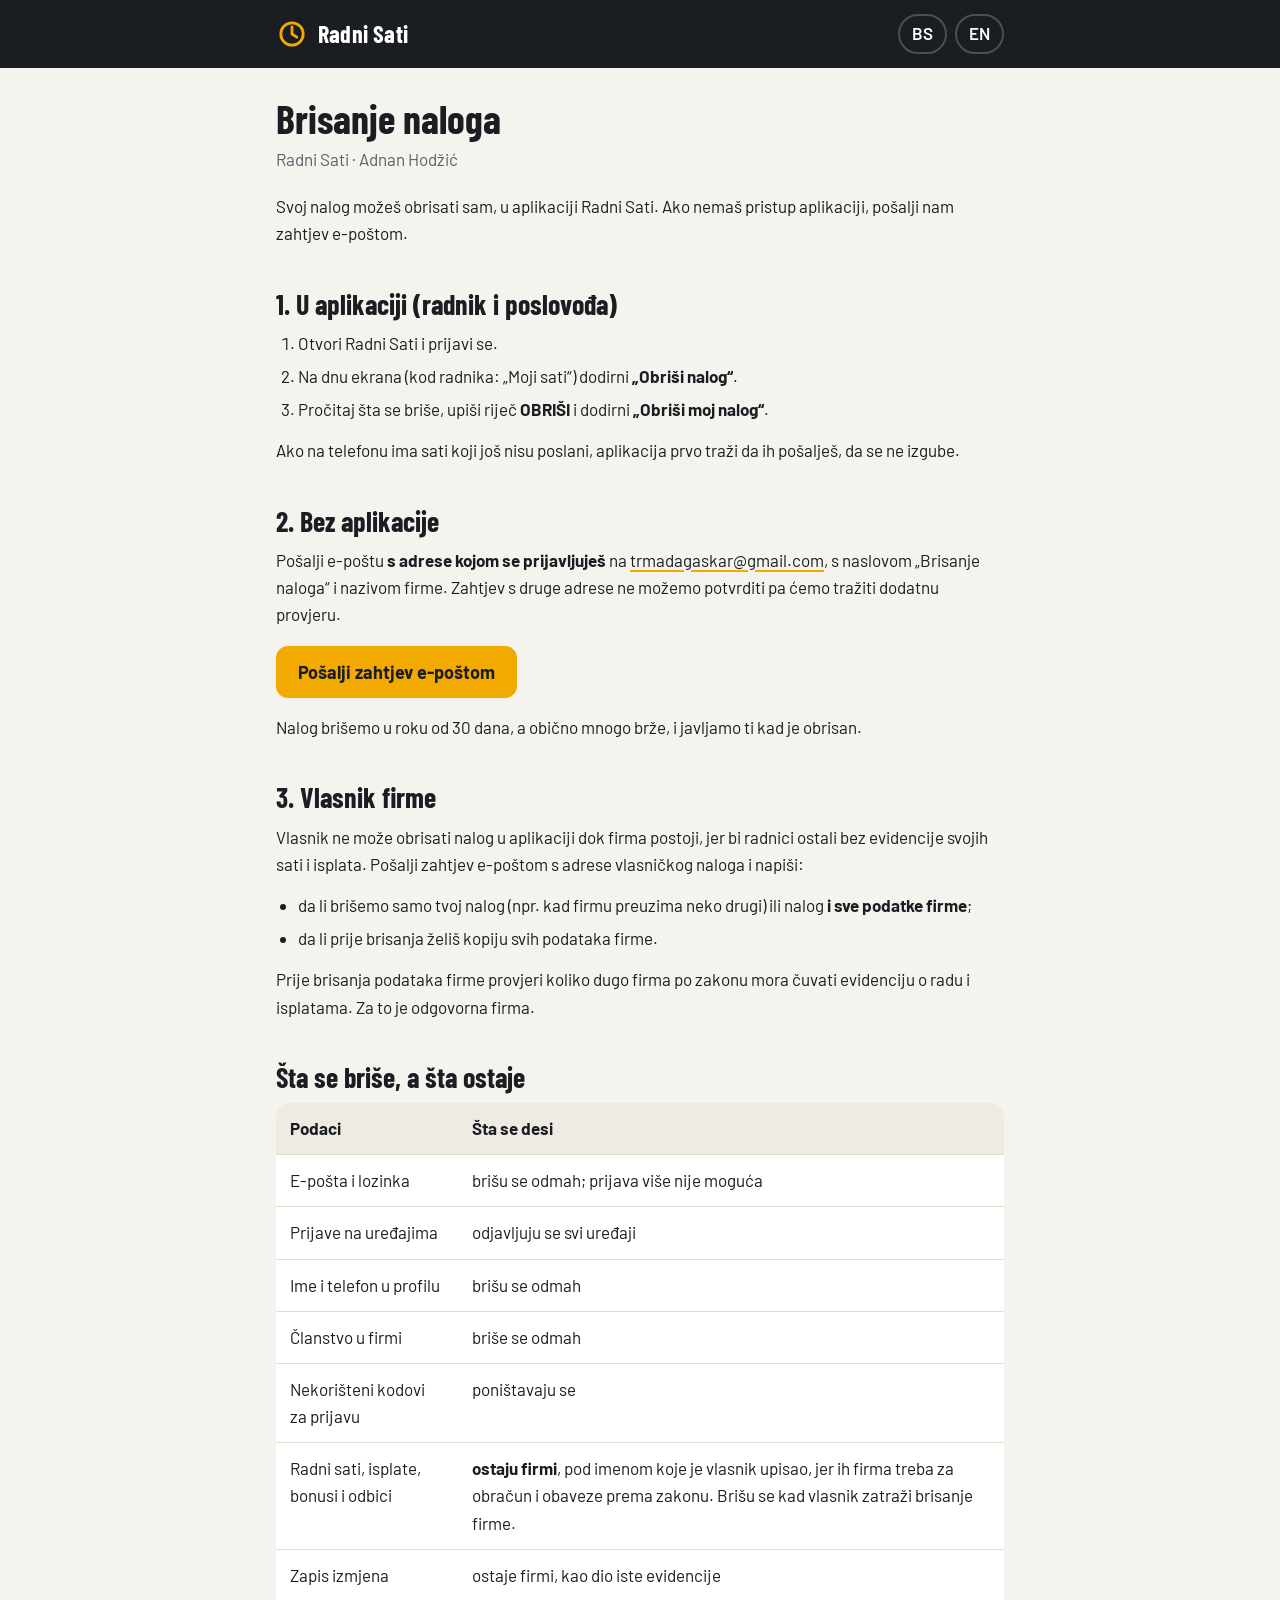
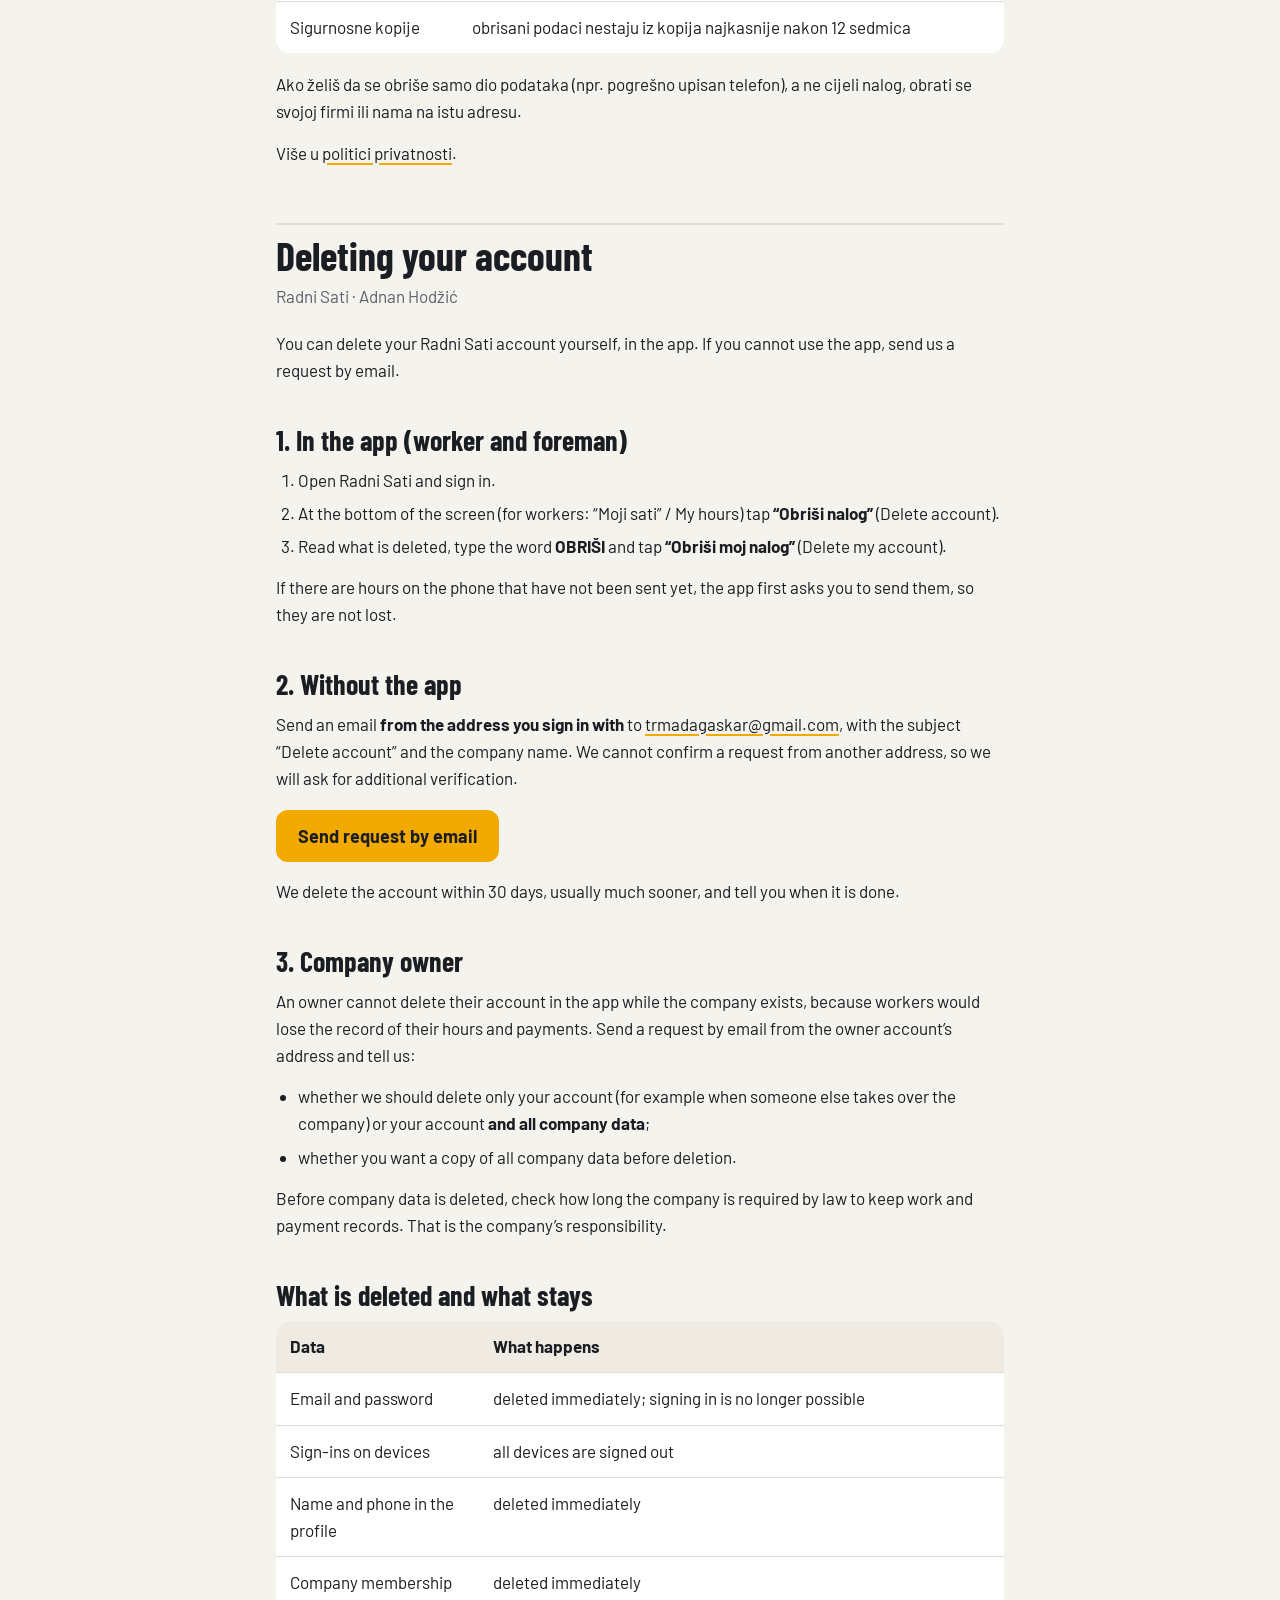
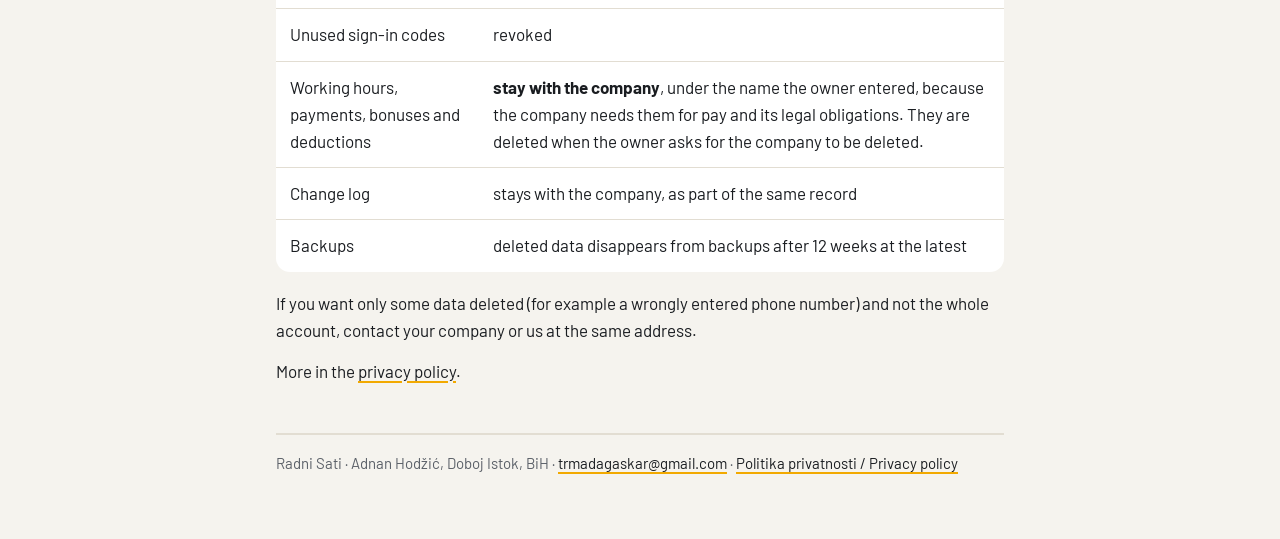
==== brisanje-naloga/index.html @ eadb5068 "Add privacy policy and account deletion pages for Google Play Static bilingual pages in site/ (local" ====
<!doctype html>
<html lang="bs">
<head>
<meta charset="utf-8">
<meta name="viewport" content="width=device-width, initial-scale=1">
<title>Brisanje naloga · Radni Sati</title>
<meta name="description" content="Kako obrisati nalog u aplikaciji Radni Sati i koji se podaci brišu, a koji ostaju firmi.">
<link rel="icon" href="/favicon.png">
<link rel="stylesheet" href="/styles.css">
</head>
<body>
<header class="top">
  <div class="wrap">
    <a class="brand" href="/">
      <svg width="32" height="32" viewBox="0 0 40 40" fill="none" aria-hidden="true"><circle cx="20" cy="20" r="14" stroke="#F2A900" stroke-width="3.5"/><path d="M20 11v9l6 4" stroke="#F2A900" stroke-width="3.5" stroke-linecap="round" stroke-linejoin="round"/></svg>
      <span class="name">Radni Sati</span>
    </a>
    <nav class="langs" aria-label="Jezik / Language"><a href="#bs" lang="bs">BS</a><a href="#en" lang="en">EN</a></nav>
  </div>
</header>

<main class="wrap">

<section id="bs" class="lang-section" lang="bs">
<h1>Brisanje naloga</h1>
<p class="meta">Radni Sati · Adnan Hodžić</p>

<p>Svoj nalog možeš obrisati sam, u aplikaciji Radni Sati. Ako nemaš pristup aplikaciji, pošalji nam zahtjev e-poštom.</p>

<h2>1. U aplikaciji (radnik i poslovođa)</h2>
<ol>
  <li>Otvori Radni Sati i prijavi se.</li>
  <li>Na dnu ekrana (kod radnika: „Moji sati“) dodirni <strong>„Obriši nalog“</strong>.</li>
  <li>Pročitaj šta se briše, upiši riječ <strong>OBRIŠI</strong> i dodirni <strong>„Obriši moj nalog“</strong>.</li>
</ol>
<p>Ako na telefonu ima sati koji još nisu poslani, aplikacija prvo traži da ih pošalješ, da se ne izgube.</p>

<h2>2. Bez aplikacije</h2>
<p>Pošalji e-poštu <strong>s adrese kojom se prijavljuješ</strong> na <a href="mailto:trmadagaskar@gmail.com">trmadagaskar@gmail.com</a>, s naslovom „Brisanje naloga“ i nazivom firme. Zahtjev s druge adrese ne možemo potvrditi pa ćemo tražiti dodatnu provjeru.</p>
<a class="button" href="mailto:trmadagaskar@gmail.com?subject=Brisanje%20naloga%20%E2%80%93%20Radni%20Sati&amp;body=Molim%20da%20obri%C5%A1ete%20moj%20nalog.%0AFirma%3A%20">Pošalji zahtjev e-poštom</a>
<p>Nalog brišemo u roku od 30 dana, a obično mnogo brže, i javljamo ti kad je obrisan.</p>

<h2>3. Vlasnik firme</h2>
<p>Vlasnik ne može obrisati nalog u aplikaciji dok firma postoji, jer bi radnici ostali bez evidencije svojih sati i isplata. Pošalji zahtjev e-poštom s adrese vlasničkog naloga i napiši:</p>
<ul>
  <li>da li brišemo samo tvoj nalog (npr. kad firmu preuzima neko drugi) ili nalog <strong>i sve podatke firme</strong>;</li>
  <li>da li prije brisanja želiš kopiju svih podataka firme.</li>
</ul>
<p>Prije brisanja podataka firme provjeri koliko dugo firma po zakonu mora čuvati evidenciju o radu i isplatama. Za to je odgovorna firma.</p>

<h2>Šta se briše, a šta ostaje</h2>
<table class="table">
  <thead><tr><th>Podaci</th><th>Šta se desi</th></tr></thead>
  <tbody>
    <tr><td>E-pošta i lozinka</td><td>brišu se odmah; prijava više nije moguća</td></tr>
    <tr><td>Prijave na uređajima</td><td>odjavljuju se svi uređaji</td></tr>
    <tr><td>Ime i telefon u profilu</td><td>brišu se odmah</td></tr>
    <tr><td>Članstvo u firmi</td><td>briše se odmah</td></tr>
    <tr><td>Nekorišteni kodovi za prijavu</td><td>poništavaju se</td></tr>
    <tr><td>Radni sati, isplate, bonusi i odbici</td><td><strong>ostaju firmi</strong>, pod imenom koje je vlasnik upisao, jer ih firma treba za obračun i obaveze prema zakonu. Brišu se kad vlasnik zatraži brisanje firme.</td></tr>
    <tr><td>Zapis izmjena</td><td>ostaje firmi, kao dio iste evidencije</td></tr>
    <tr><td>Sigurnosne kopije</td><td>obrisani podaci nestaju iz kopija najkasnije nakon 12 sedmica</td></tr>
  </tbody>
</table>
<p>Ako želiš da se obriše samo dio podataka (npr. pogrešno upisan telefon), a ne cijeli nalog, obrati se svojoj firmi ili nama na istu adresu.</p>
<p>Više u <a href="/privatnost/">politici privatnosti</a>.</p>
</section>

<section id="en" class="lang-section" lang="en">
<h1>Deleting your account</h1>
<p class="meta">Radni Sati · Adnan Hodžić</p>

<p>You can delete your Radni Sati account yourself, in the app. If you cannot use the app, send us a request by email.</p>

<h2>1. In the app (worker and foreman)</h2>
<ol>
  <li>Open Radni Sati and sign in.</li>
  <li>At the bottom of the screen (for workers: “Moji sati” / My hours) tap <strong>“Obriši nalog”</strong> (Delete account).</li>
  <li>Read what is deleted, type the word <strong>OBRIŠI</strong> and tap <strong>“Obriši moj nalog”</strong> (Delete my account).</li>
</ol>
<p>If there are hours on the phone that have not been sent yet, the app first asks you to send them, so they are not lost.</p>

<h2>2. Without the app</h2>
<p>Send an email <strong>from the address you sign in with</strong> to <a href="mailto:trmadagaskar@gmail.com">trmadagaskar@gmail.com</a>, with the subject “Delete account” and the company name. We cannot confirm a request from another address, so we will ask for additional verification.</p>
<a class="button" href="mailto:trmadagaskar@gmail.com?subject=Delete%20account%20%E2%80%93%20Radni%20Sati&amp;body=Please%20delete%20my%20account.%0ACompany%3A%20">Send request by email</a>
<p>We delete the account within 30 days, usually much sooner, and tell you when it is done.</p>

<h2>3. Company owner</h2>
<p>An owner cannot delete their account in the app while the company exists, because workers would lose the record of their hours and payments. Send a request by email from the owner account’s address and tell us:</p>
<ul>
  <li>whether we should delete only your account (for example when someone else takes over the company) or your account <strong>and all company data</strong>;</li>
  <li>whether you want a copy of all company data before deletion.</li>
</ul>
<p>Before company data is deleted, check how long the company is required by law to keep work and payment records. That is the company’s responsibility.</p>

<h2>What is deleted and what stays</h2>
<table class="table">
  <thead><tr><th>Data</th><th>What happens</th></tr></thead>
  <tbody>
    <tr><td>Email and password</td><td>deleted immediately; signing in is no longer possible</td></tr>
    <tr><td>Sign-ins on devices</td><td>all devices are signed out</td></tr>
    <tr><td>Name and phone in the profile</td><td>deleted immediately</td></tr>
    <tr><td>Company membership</td><td>deleted immediately</td></tr>
    <tr><td>Unused sign-in codes</td><td>revoked</td></tr>
    <tr><td>Working hours, payments, bonuses and deductions</td><td><strong>stay with the company</strong>, under the name the owner entered, because the company needs them for pay and its legal obligations. They are deleted when the owner asks for the company to be deleted.</td></tr>
    <tr><td>Change log</td><td>stays with the company, as part of the same record</td></tr>
    <tr><td>Backups</td><td>deleted data disappears from backups after 12 weeks at the latest</td></tr>
  </tbody>
</table>
<p>If you want only some data deleted (for example a wrongly entered phone number) and not the whole account, contact your company or us at the same address.</p>
<p>More in the <a href="/privatnost/#en">privacy policy</a>.</p>
</section>

<footer>Radni Sati · Adnan Hodžić, Doboj Istok, BiH · <a href="mailto:trmadagaskar@gmail.com">trmadagaskar@gmail.com</a> · <a href="/privatnost/">Politika privatnosti / Privacy policy</a></footer>
</main>
</body>
</html>
---- styles.css ----
/* Public pages for Google Play: privacy policy and account deletion. Same look as the app. */
@font-face { font-family: Barlow; font-weight: 400; font-display: swap; src: url(/fonts/Barlow_400Regular.ttf) format('truetype'); }
@font-face { font-family: Barlow; font-weight: 600; font-display: swap; src: url(/fonts/Barlow_600SemiBold.ttf) format('truetype'); }
@font-face { font-family: Barlow; font-weight: 700; font-display: swap; src: url(/fonts/Barlow_700Bold.ttf) format('truetype'); }
@font-face { font-family: 'Barlow Condensed'; font-weight: 700; font-display: swap; src: url(/fonts/BarlowCondensed_700Bold.ttf) format('truetype'); }

:root {
  --bg: #f5f3ee;
  --surface: #ffffff;
  --text: #1a1d21;
  --muted: #5b6068;
  --border: #e2ddd2;
  --accent: #f2a900;
  --accent-soft: #fdf3d9;
  --dark: #1a1d21;
  --danger: #b42318;
}

* { box-sizing: border-box; }
html { -webkit-text-size-adjust: 100%; }
body {
  margin: 0;
  background: var(--bg);
  color: var(--text);
  font: 400 17px/1.6 Barlow, system-ui, -apple-system, 'Segoe UI', Roboto, sans-serif;
}

.top { background: var(--dark); color: #fff; }
.top .wrap { display: flex; align-items: center; gap: 12px; padding-top: 14px; padding-bottom: 14px; }
.top a.brand { display: flex; align-items: center; gap: 10px; color: #fff; text-decoration: none; }
.top .name { font: 700 24px/1 'Barlow Condensed', Barlow, sans-serif; letter-spacing: 0.2px; }
.top .langs { margin-left: auto; display: flex; gap: 8px; }
.top .langs a {
  display: inline-flex; align-items: center; justify-content: center;
  min-width: 48px; min-height: 40px; padding: 0 12px;
  border: 2px solid #4a4f57; border-radius: 20px;
  color: #fff; font-weight: 600; text-decoration: none;
}
.top .langs a:hover, .top .langs a:focus-visible { border-color: var(--accent); }

.wrap { max-width: 760px; margin: 0 auto; padding-left: 16px; padding-right: 16px; }
main.wrap { padding-top: 28px; padding-bottom: 64px; }

h1 { font: 700 40px/1.1 'Barlow Condensed', Barlow, sans-serif; margin: 0 0 6px; }
h2 { font: 700 28px/1.15 'Barlow Condensed', Barlow, sans-serif; margin: 40px 0 10px; }
h3 { font-size: 19px; font-weight: 700; margin: 26px 0 6px; }
p, ul, ol { margin: 0 0 14px; }
ul, ol { padding-left: 22px; }
li { margin-bottom: 6px; }
a { color: var(--text); text-decoration-thickness: 2px; text-decoration-color: var(--accent); text-underline-offset: 3px; }
strong { font-weight: 700; }
.meta { color: var(--muted); margin-bottom: 20px; }

.card { background: var(--surface); border: 2px solid var(--border); border-radius: 14px; padding: 18px 18px 6px; margin: 0 0 18px; }
.card.note { background: var(--accent-soft); border-color: var(--accent); }
.card h3 { margin-top: 0; }

.lang-section + .lang-section { margin-top: 56px; padding-top: 8px; border-top: 2px solid var(--border); }

.table { width: 100%; border-collapse: collapse; margin: 0 0 18px; background: var(--surface); border-radius: 14px; overflow: hidden; }
.table th, .table td { text-align: left; vertical-align: top; padding: 12px 14px; border-bottom: 1px solid var(--border); }
.table th { font-weight: 700; background: #efebe2; }
.table tr:last-child td { border-bottom: 0; }

.button {
  display: inline-flex; align-items: center; justify-content: center;
  min-height: 52px; padding: 0 22px; margin: 4px 0 16px;
  background: var(--accent); color: var(--dark);
  border-radius: 12px; font-weight: 700; font-size: 18px; text-decoration: none;
}
.button:hover, .button:focus-visible { background: #ffbb1a; }

.links { display: grid; gap: 12px; margin: 24px 0; }
.links a {
  display: block; padding: 18px; background: var(--surface);
  border: 2px solid var(--border); border-radius: 14px; text-decoration: none;
}
.links a:hover, .links a:focus-visible { border-color: var(--dark); }
.links strong { display: block; font-size: 20px; }
.links span { color: var(--muted); }

footer { color: var(--muted); font-size: 15px; border-top: 2px solid var(--border); margin-top: 48px; padding-top: 16px; }

:focus-visible { outline: 3px solid var(--accent); outline-offset: 2px; }

@media (max-width: 520px) {
  body { font-size: 16px; }
  h1 { font-size: 34px; }
  h2 { font-size: 25px; }
  /* tables become stacked cards on a phone */
  .table thead { display: none; }
  .table, .table tbody, .table tr, .table td { display: block; width: 100%; }
  .table tr { border-bottom: 1px solid var(--border); padding: 6px 0; }
  .table td { border: 0; padding: 4px 14px; }
  .table td:first-child { font-weight: 700; padding-top: 10px; }
  .table td[data-label] { color: var(--muted); }
  .table td[data-label]::before { content: attr(data-label); font-weight: 600; }
}
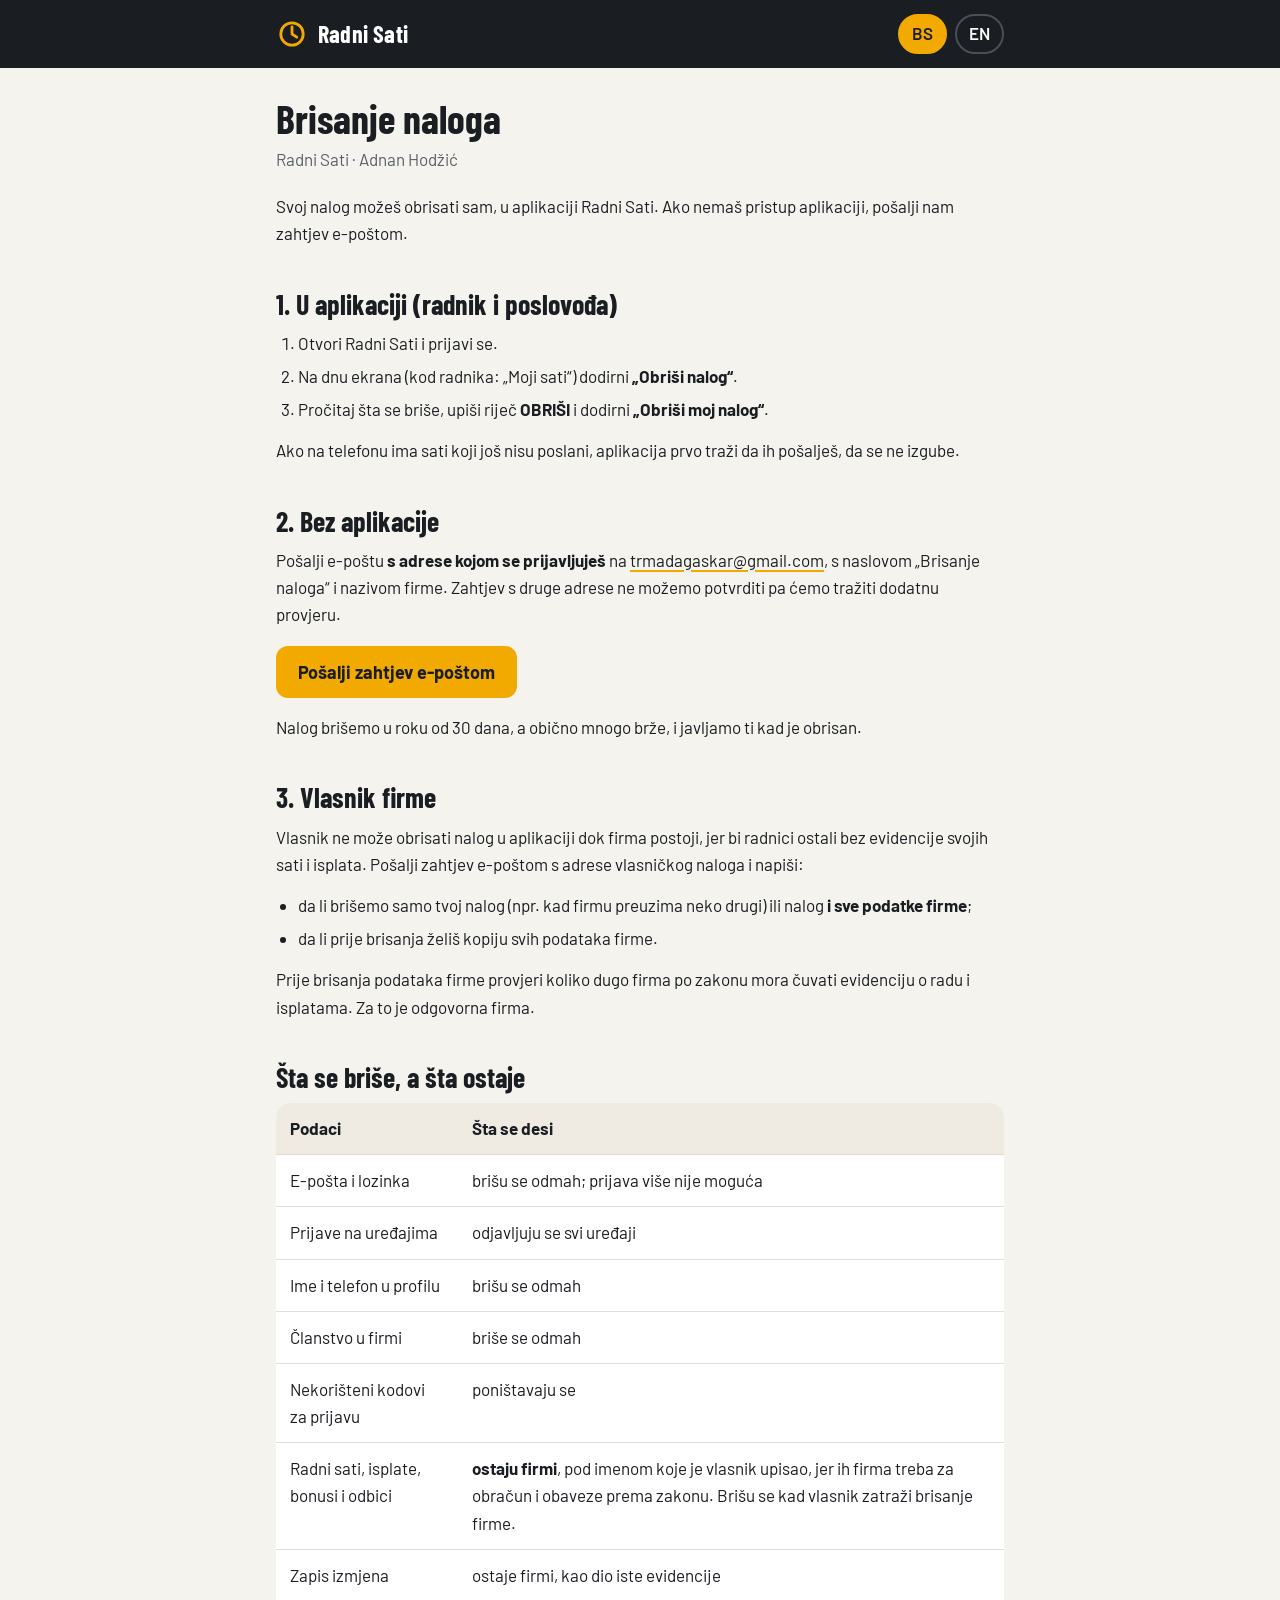
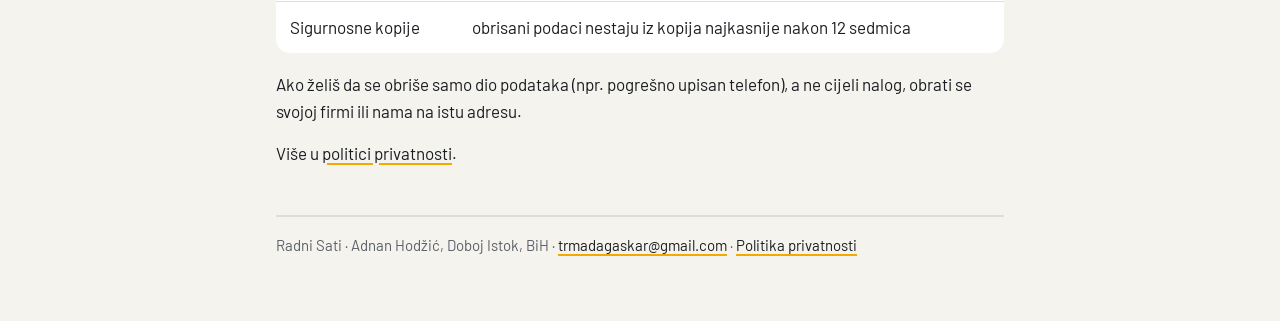
==== commit f8bca746: "Make Bosnian the main privacy and deletion pages, English under /en Co-Authored-By: Claude Opus 5.5 " ====
--- a/brisanje-naloga/index.html
+++ b/brisanje-naloga/index.html
@@ -15,13 +15,13 @@
       <svg width="32" height="32" viewBox="0 0 40 40" fill="none" aria-hidden="true"><circle cx="20" cy="20" r="14" stroke="#F2A900" stroke-width="3.5"/><path d="M20 11v9l6 4" stroke="#F2A900" stroke-width="3.5" stroke-linecap="round" stroke-linejoin="round"/></svg>
       <span class="name">Radni Sati</span>
     </a>
-    <nav class="langs" aria-label="Jezik / Language"><a href="#bs" lang="bs">BS</a><a href="#en" lang="en">EN</a></nav>
+    <nav class="langs" aria-label="Jezik"><a href="/brisanje-naloga/" aria-current="page">BS</a><a href="/en/delete-account/" lang="en" hreflang="en">EN</a></nav>
   </div>
 </header>
 
 <main class="wrap">
 
-<section id="bs" class="lang-section" lang="bs">
+<section lang="bs">
 <h1>Brisanje naloga</h1>
 <p class="meta">Radni Sati · Adnan Hodžić</p>
 
@@ -66,52 +66,7 @@
 <p>Više u <a href="/privatnost/">politici privatnosti</a>.</p>
 </section>
 
-<section id="en" class="lang-section" lang="en">
-<h1>Deleting your account</h1>
-<p class="meta">Radni Sati · Adnan Hodžić</p>
-
-<p>You can delete your Radni Sati account yourself, in the app. If you cannot use the app, send us a request by email.</p>
-
-<h2>1. In the app (worker and foreman)</h2>
-<ol>
-  <li>Open Radni Sati and sign in.</li>
-  <li>At the bottom of the screen (for workers: “Moji sati” / My hours) tap <strong>“Obriši nalog”</strong> (Delete account).</li>
-  <li>Read what is deleted, type the word <strong>OBRIŠI</strong> and tap <strong>“Obriši moj nalog”</strong> (Delete my account).</li>
-</ol>
-<p>If there are hours on the phone that have not been sent yet, the app first asks you to send them, so they are not lost.</p>
-
-<h2>2. Without the app</h2>
-<p>Send an email <strong>from the address you sign in with</strong> to <a href="mailto:trmadagaskar@gmail.com">trmadagaskar@gmail.com</a>, with the subject “Delete account” and the company name. We cannot confirm a request from another address, so we will ask for additional verification.</p>
-<a class="button" href="mailto:trmadagaskar@gmail.com?subject=Delete%20account%20%E2%80%93%20Radni%20Sati&amp;body=Please%20delete%20my%20account.%0ACompany%3A%20">Send request by email</a>
-<p>We delete the account within 30 days, usually much sooner, and tell you when it is done.</p>
-
-<h2>3. Company owner</h2>
-<p>An owner cannot delete their account in the app while the company exists, because workers would lose the record of their hours and payments. Send a request by email from the owner account’s address and tell us:</p>
-<ul>
-  <li>whether we should delete only your account (for example when someone else takes over the company) or your account <strong>and all company data</strong>;</li>
-  <li>whether you want a copy of all company data before deletion.</li>
-</ul>
-<p>Before company data is deleted, check how long the company is required by law to keep work and payment records. That is the company’s responsibility.</p>
-
-<h2>What is deleted and what stays</h2>
-<table class="table">
-  <thead><tr><th>Data</th><th>What happens</th></tr></thead>
-  <tbody>
-    <tr><td>Email and password</td><td>deleted immediately; signing in is no longer possible</td></tr>
-    <tr><td>Sign-ins on devices</td><td>all devices are signed out</td></tr>
-    <tr><td>Name and phone in the profile</td><td>deleted immediately</td></tr>
-    <tr><td>Company membership</td><td>deleted immediately</td></tr>
-    <tr><td>Unused sign-in codes</td><td>revoked</td></tr>
-    <tr><td>Working hours, payments, bonuses and deductions</td><td><strong>stay with the company</strong>, under the name the owner entered, because the company needs them for pay and its legal obligations. They are deleted when the owner asks for the company to be deleted.</td></tr>
-    <tr><td>Change log</td><td>stays with the company, as part of the same record</td></tr>
-    <tr><td>Backups</td><td>deleted data disappears from backups after 12 weeks at the latest</td></tr>
-  </tbody>
-</table>
-<p>If you want only some data deleted (for example a wrongly entered phone number) and not the whole account, contact your company or us at the same address.</p>
-<p>More in the <a href="/privatnost/#en">privacy policy</a>.</p>
-</section>
-
-<footer>Radni Sati · Adnan Hodžić, Doboj Istok, BiH · <a href="mailto:trmadagaskar@gmail.com">trmadagaskar@gmail.com</a> · <a href="/privatnost/">Politika privatnosti / Privacy policy</a></footer>
+<footer>Radni Sati · Adnan Hodžić, Doboj Istok, BiH · <a href="mailto:trmadagaskar@gmail.com">trmadagaskar@gmail.com</a> · <a href="/privatnost/">Politika privatnosti</a></footer>
 </main>
 </body>
 </html>
--- a/styles.css
+++ b/styles.css
@@ -37,6 +37,7 @@
   color: #fff; font-weight: 600; text-decoration: none;
 }
 .top .langs a:hover, .top .langs a:focus-visible { border-color: var(--accent); }
+.top .langs a[aria-current="page"] { background: var(--accent); border-color: var(--accent); color: var(--dark); }
 
 .wrap { max-width: 760px; margin: 0 auto; padding-left: 16px; padding-right: 16px; }
 main.wrap { padding-top: 28px; padding-bottom: 64px; }
@@ -55,7 +56,6 @@
 .card.note { background: var(--accent-soft); border-color: var(--accent); }
 .card h3 { margin-top: 0; }
 
-.lang-section + .lang-section { margin-top: 56px; padding-top: 8px; border-top: 2px solid var(--border); }
 
 .table { width: 100%; border-collapse: collapse; margin: 0 0 18px; background: var(--surface); border-radius: 14px; overflow: hidden; }
 .table th, .table td { text-align: left; vertical-align: top; padding: 12px 14px; border-bottom: 1px solid var(--border); }
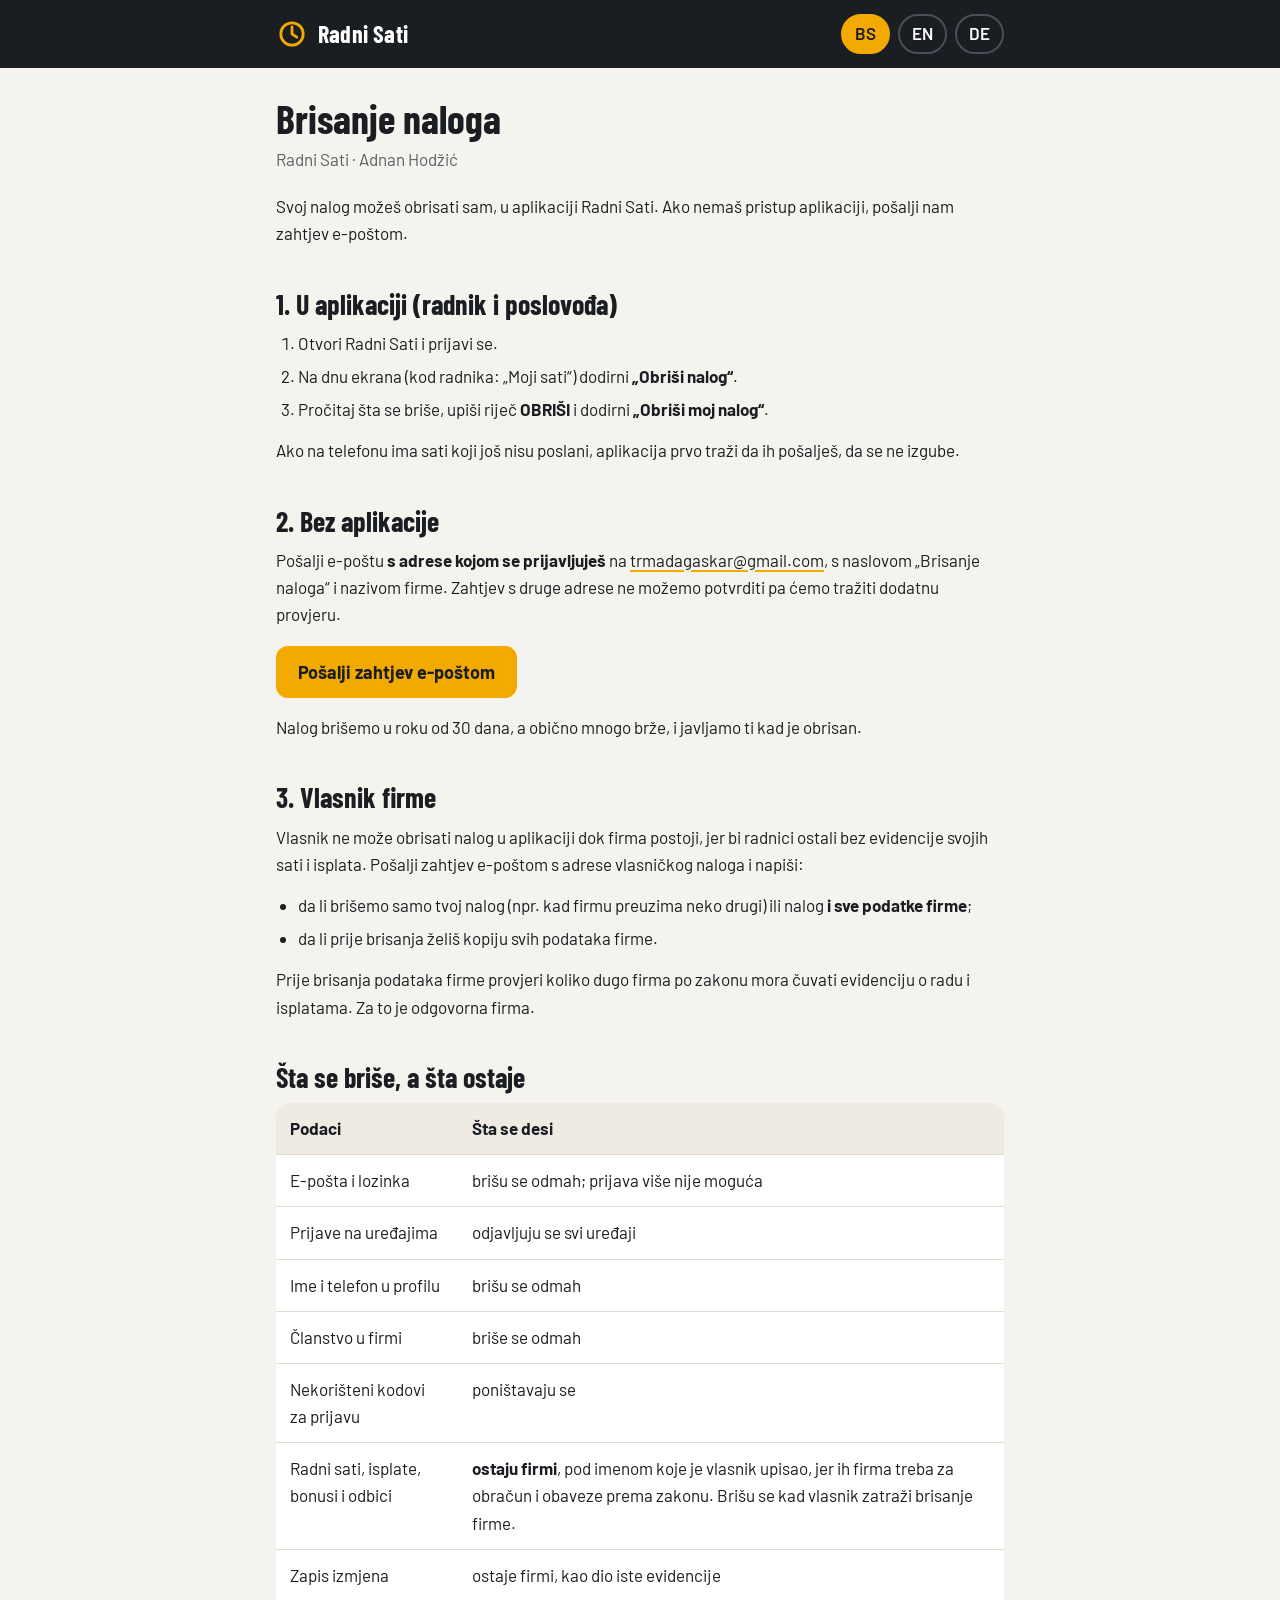
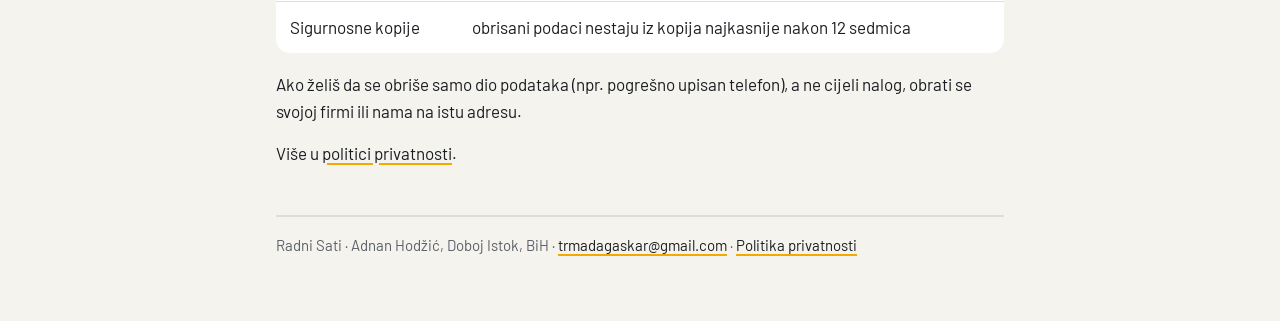
==== commit 36b39e1b: "Add German privacy and account deletion pages Every page has a BS / EN / DE switch; Bosnian stays th" ====
--- a/brisanje-naloga/index.html
+++ b/brisanje-naloga/index.html
@@ -15,7 +15,7 @@
       <svg width="32" height="32" viewBox="0 0 40 40" fill="none" aria-hidden="true"><circle cx="20" cy="20" r="14" stroke="#F2A900" stroke-width="3.5"/><path d="M20 11v9l6 4" stroke="#F2A900" stroke-width="3.5" stroke-linecap="round" stroke-linejoin="round"/></svg>
       <span class="name">Radni Sati</span>
     </a>
-    <nav class="langs" aria-label="Jezik"><a href="/brisanje-naloga/" aria-current="page">BS</a><a href="/en/delete-account/" lang="en" hreflang="en">EN</a></nav>
+    <nav class="langs" aria-label="Jezik"><a href="/brisanje-naloga/" aria-current="page">BS</a><a href="/en/delete-account/" lang="en" hreflang="en">EN</a><a href="/de/konto-loeschen/" lang="de" hreflang="de">DE</a></nav>
   </div>
 </header>
 
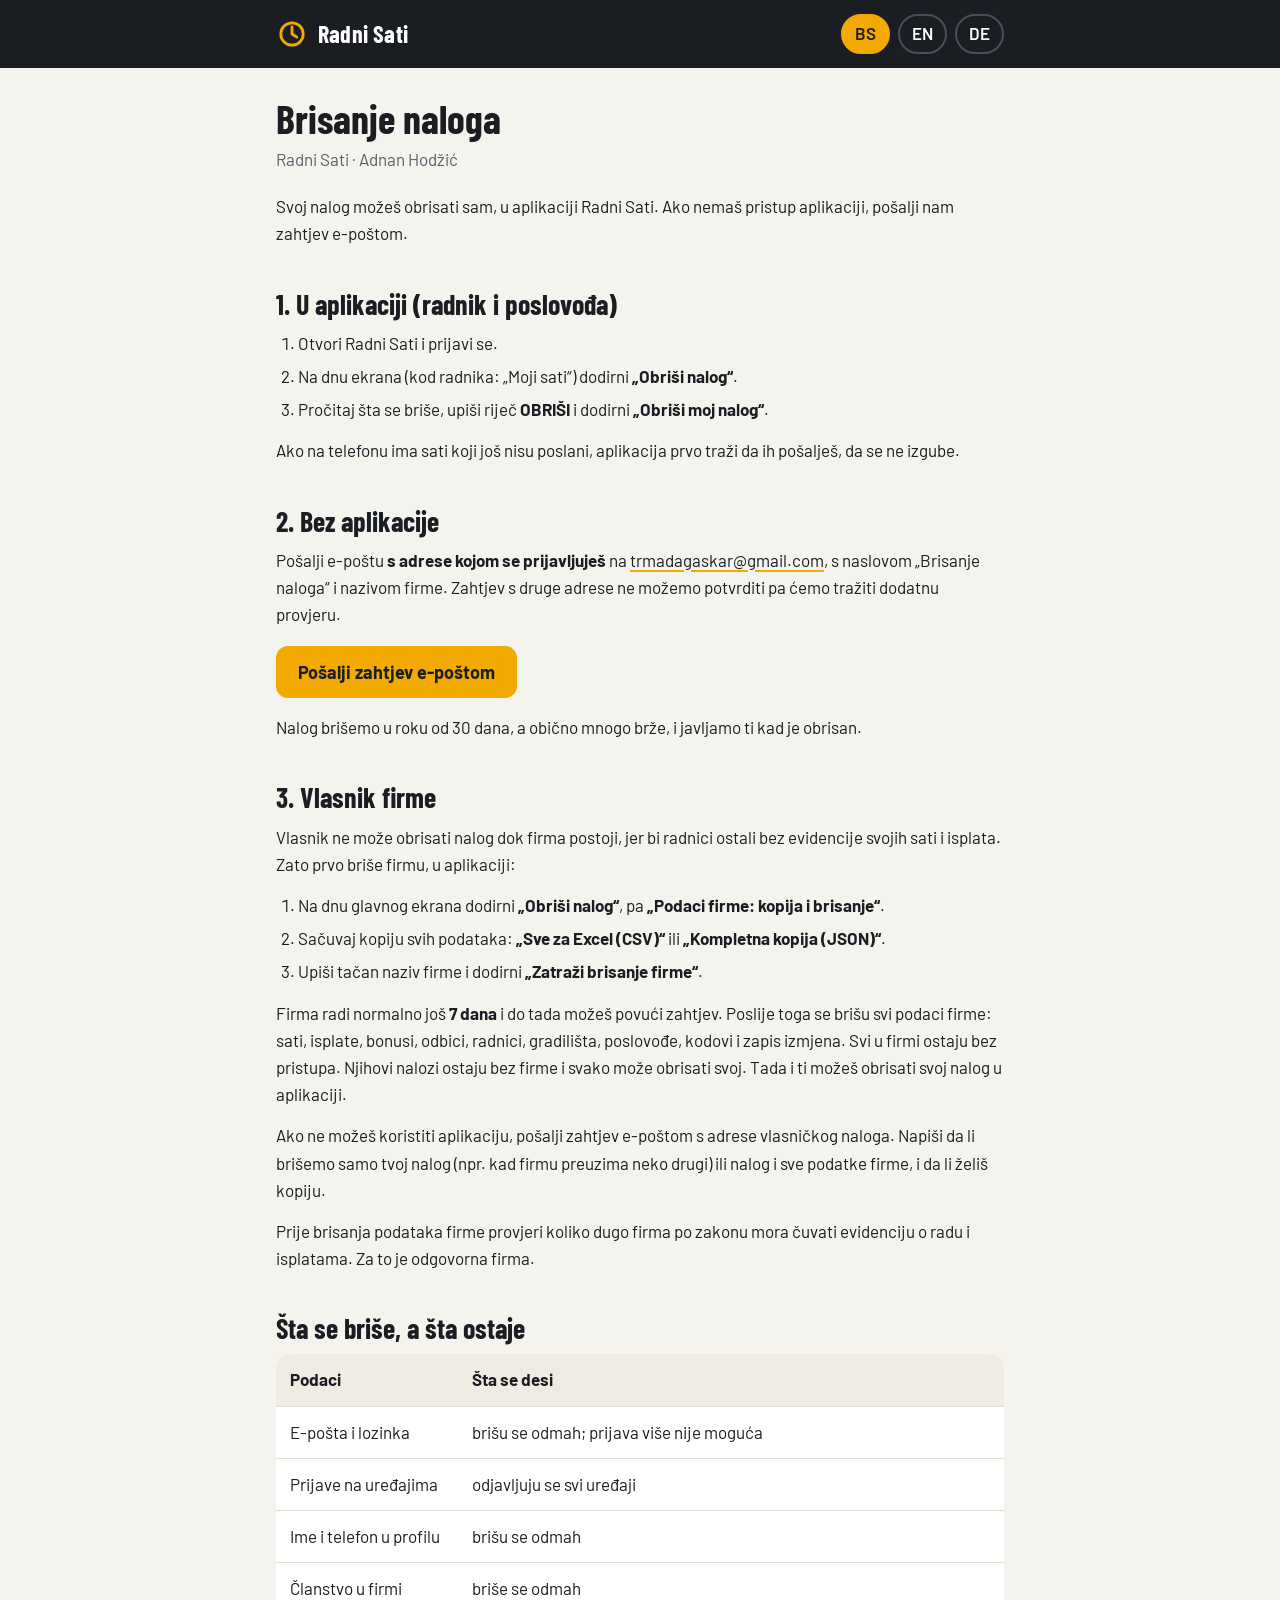
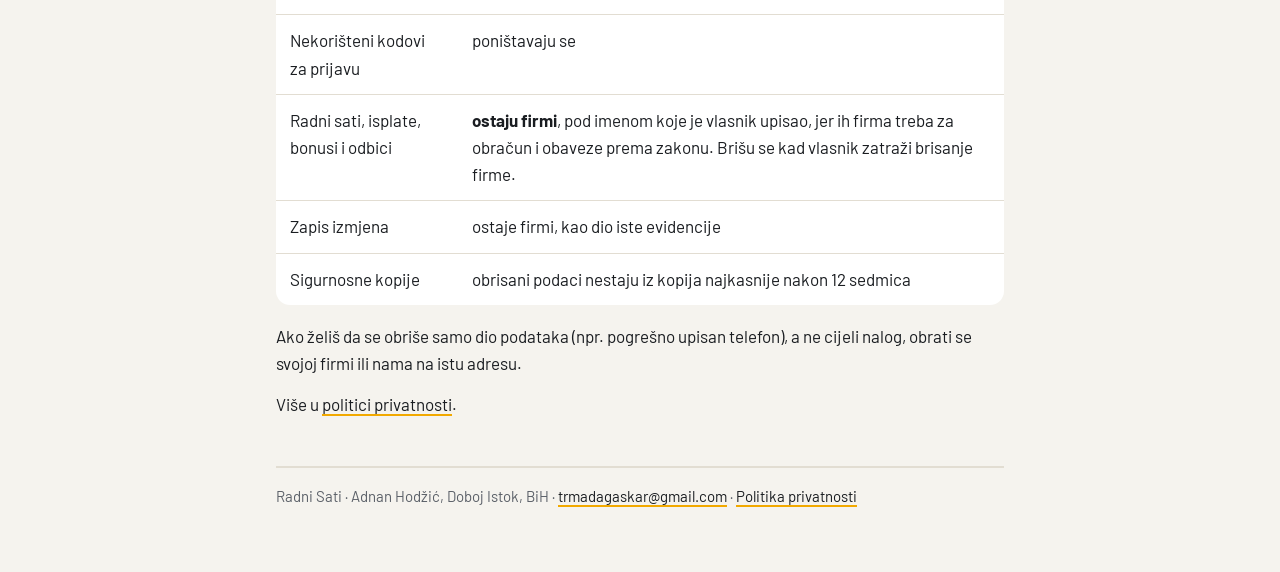
==== commit a20d2365: "Let the owner copy all company data and ask for the company to be deleted Migration 0008: request_or" ====
--- a/brisanje-naloga/index.html
+++ b/brisanje-naloga/index.html
@@ -5,17 +5,17 @@
 <meta name="viewport" content="width=device-width, initial-scale=1">
 <title>Brisanje naloga · Radni Sati</title>
 <meta name="description" content="Kako obrisati nalog u aplikaciji Radni Sati i koji se podaci brišu, a koji ostaju firmi.">
-<link rel="icon" href="/favicon.png">
-<link rel="stylesheet" href="/styles.css">
+<link rel="icon" href="../favicon.png">
+<link rel="stylesheet" href="../styles.css">
 </head>
 <body>
 <header class="top">
   <div class="wrap">
-    <a class="brand" href="/">
+    <a class="brand" href="../">
       <svg width="32" height="32" viewBox="0 0 40 40" fill="none" aria-hidden="true"><circle cx="20" cy="20" r="14" stroke="#F2A900" stroke-width="3.5"/><path d="M20 11v9l6 4" stroke="#F2A900" stroke-width="3.5" stroke-linecap="round" stroke-linejoin="round"/></svg>
-      <span class="name">Radni Sati</span>
+      <span class="name" translate="no">Radni Sati</span>
     </a>
-    <nav class="langs" aria-label="Jezik"><a href="/brisanje-naloga/" aria-current="page">BS</a><a href="/en/delete-account/" lang="en" hreflang="en">EN</a><a href="/de/konto-loeschen/" lang="de" hreflang="de">DE</a></nav>
+    <nav class="langs" aria-label="Jezik"><a href="../brisanje-naloga/" aria-current="page">BS</a><a href="../en/delete-account/" lang="en" hreflang="en">EN</a><a href="../de/konto-loeschen/" lang="de" hreflang="de">DE</a></nav>
   </div>
 </header>
 
@@ -30,8 +30,8 @@
 <h2>1. U aplikaciji (radnik i poslovođa)</h2>
 <ol>
   <li>Otvori Radni Sati i prijavi se.</li>
-  <li>Na dnu ekrana (kod radnika: „Moji sati“) dodirni <strong>„Obriši nalog“</strong>.</li>
-  <li>Pročitaj šta se briše, upiši riječ <strong>OBRIŠI</strong> i dodirni <strong>„Obriši moj nalog“</strong>.</li>
+  <li>Na dnu ekrana (kod radnika: <span translate="no">„Moji sati“</span>) dodirni <strong translate="no">„Obriši nalog“</strong>.</li>
+  <li>Pročitaj šta se briše, upiši riječ <strong translate="no">OBRIŠI</strong> i dodirni <strong translate="no">„Obriši moj nalog“</strong>.</li>
 </ol>
 <p>Ako na telefonu ima sati koji još nisu poslani, aplikacija prvo traži da ih pošalješ, da se ne izgube.</p>
 
@@ -41,11 +41,14 @@
 <p>Nalog brišemo u roku od 30 dana, a obično mnogo brže, i javljamo ti kad je obrisan.</p>
 
 <h2>3. Vlasnik firme</h2>
-<p>Vlasnik ne može obrisati nalog u aplikaciji dok firma postoji, jer bi radnici ostali bez evidencije svojih sati i isplata. Pošalji zahtjev e-poštom s adrese vlasničkog naloga i napiši:</p>
-<ul>
-  <li>da li brišemo samo tvoj nalog (npr. kad firmu preuzima neko drugi) ili nalog <strong>i sve podatke firme</strong>;</li>
-  <li>da li prije brisanja želiš kopiju svih podataka firme.</li>
-</ul>
+<p>Vlasnik ne može obrisati nalog dok firma postoji, jer bi radnici ostali bez evidencije svojih sati i isplata. Zato prvo briše firmu, u aplikaciji:</p>
+<ol>
+  <li>Na dnu glavnog ekrana dodirni <strong translate="no">„Obriši nalog“</strong>, pa <strong translate="no">„Podaci firme: kopija i brisanje“</strong>.</li>
+  <li>Sačuvaj kopiju svih podataka: <strong translate="no">„Sve za Excel (CSV)“</strong> ili <strong translate="no">„Kompletna kopija (JSON)“</strong>.</li>
+  <li>Upiši tačan naziv firme i dodirni <strong translate="no">„Zatraži brisanje firme“</strong>.</li>
+</ol>
+<p>Firma radi normalno još <strong>7 dana</strong> i do tada možeš povući zahtjev. Poslije toga se brišu svi podaci firme: sati, isplate, bonusi, odbici, radnici, gradilišta, poslovođe, kodovi i zapis izmjena. Svi u firmi ostaju bez pristupa. Njihovi nalozi ostaju bez firme i svako može obrisati svoj. Tada i ti možeš obrisati svoj nalog u aplikaciji.</p>
+<p>Ako ne možeš koristiti aplikaciju, pošalji zahtjev e-poštom s adrese vlasničkog naloga. Napiši da li brišemo samo tvoj nalog (npr. kad firmu preuzima neko drugi) ili nalog i sve podatke firme, i da li želiš kopiju.</p>
 <p>Prije brisanja podataka firme provjeri koliko dugo firma po zakonu mora čuvati evidenciju o radu i isplatama. Za to je odgovorna firma.</p>
 
 <h2>Šta se briše, a šta ostaje</h2>
@@ -63,10 +66,10 @@
   </tbody>
 </table>
 <p>Ako želiš da se obriše samo dio podataka (npr. pogrešno upisan telefon), a ne cijeli nalog, obrati se svojoj firmi ili nama na istu adresu.</p>
-<p>Više u <a href="/privatnost/">politici privatnosti</a>.</p>
+<p>Više u <a href="../privatnost/">politici privatnosti</a>.</p>
 </section>
 
-<footer>Radni Sati · Adnan Hodžić, Doboj Istok, BiH · <a href="mailto:trmadagaskar@gmail.com">trmadagaskar@gmail.com</a> · <a href="/privatnost/">Politika privatnosti</a></footer>
+<footer>Radni Sati · Adnan Hodžić, Doboj Istok, BiH · <a href="mailto:trmadagaskar@gmail.com">trmadagaskar@gmail.com</a> · <a href="../privatnost/">Politika privatnosti</a></footer>
 </main>
 </body>
 </html>
--- a/styles.css
+++ b/styles.css
@@ -1,8 +1,8 @@
 /* Public pages for Google Play: privacy policy and account deletion. Same look as the app. */
-@font-face { font-family: Barlow; font-weight: 400; font-display: swap; src: url(/fonts/Barlow_400Regular.ttf) format('truetype'); }
-@font-face { font-family: Barlow; font-weight: 600; font-display: swap; src: url(/fonts/Barlow_600SemiBold.ttf) format('truetype'); }
-@font-face { font-family: Barlow; font-weight: 700; font-display: swap; src: url(/fonts/Barlow_700Bold.ttf) format('truetype'); }
-@font-face { font-family: 'Barlow Condensed'; font-weight: 700; font-display: swap; src: url(/fonts/BarlowCondensed_700Bold.ttf) format('truetype'); }
+@font-face { font-family: Barlow; font-weight: 400; font-display: swap; src: url(fonts/Barlow_400Regular.ttf) format('truetype'); }
+@font-face { font-family: Barlow; font-weight: 600; font-display: swap; src: url(fonts/Barlow_600SemiBold.ttf) format('truetype'); }
+@font-face { font-family: Barlow; font-weight: 700; font-display: swap; src: url(fonts/Barlow_700Bold.ttf) format('truetype'); }
+@font-face { font-family: 'Barlow Condensed'; font-weight: 700; font-display: swap; src: url(fonts/BarlowCondensed_700Bold.ttf) format('truetype'); }
 
 :root {
   --bg: #f5f3ee;
